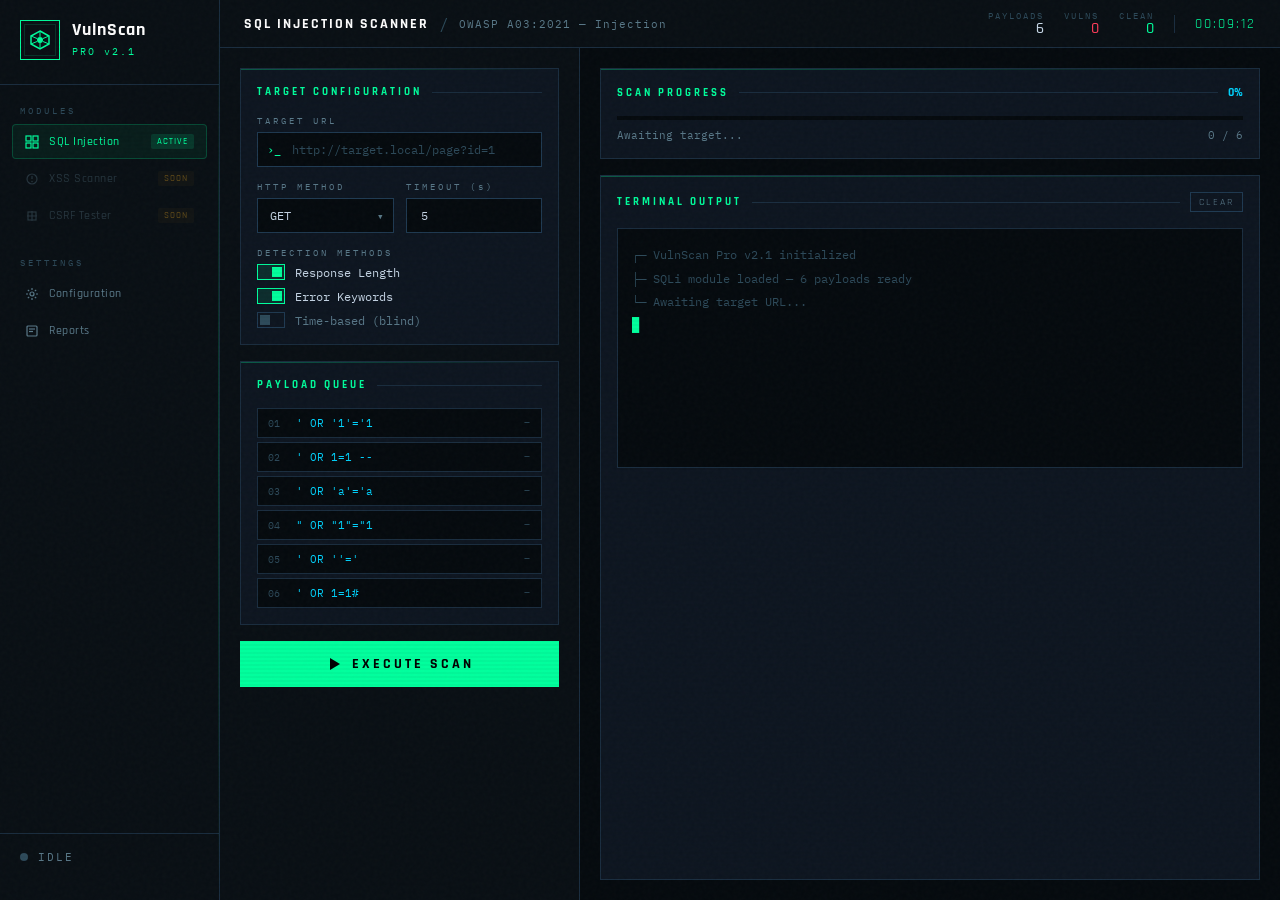
==== static/index.html @ b5d99c15 "Updated the UI/UX" ====
<!DOCTYPE html>
<html lang="en">
<head>
  <meta charset="UTF-8" />
  <meta name="viewport" content="width=device-width, initial-scale=1.0"/>
  <title>VulnScan Pro — SQL Injection Scanner</title>
  <link rel="preconnect" href="https://fonts.googleapis.com">
  <link href="https://fonts.googleapis.com/css2?family=Share+Tech+Mono&family=Rajdhani:wght@400;500;600;700&family=IBM+Plex+Mono:wght@400;500&display=swap" rel="stylesheet">
  <link rel="stylesheet" href="/static/style.css" />
</head>
<body>
  <div class="scanlines"></div>
  <div class="noise"></div>

  <div class="app">

    <!-- Sidebar -->
    <aside class="sidebar">
      <div class="brand">
        <div class="brand-icon">
          <svg width="22" height="22" viewBox="0 0 22 22" fill="none">
            <polygon points="11,2 20,7 20,15 11,20 2,15 2,7" stroke="#00ff9d" stroke-width="1.5" fill="none"/>
            <circle cx="11" cy="11" r="3" fill="#00ff9d"/>
            <line x1="11" y1="2" x2="11" y2="8" stroke="#00ff9d" stroke-width="1"/>
            <line x1="11" y1="14" x2="11" y2="20" stroke="#00ff9d" stroke-width="1"/>
            <line x1="2" y1="7" x2="8" y2="9.5" stroke="#00ff9d" stroke-width="1"/>
            <line x1="14" y1="12.5" x2="20" y2="15" stroke="#00ff9d" stroke-width="1"/>
            <line x1="2" y1="15" x2="8" y2="12.5" stroke="#00ff9d" stroke-width="1"/>
            <line x1="14" y1="9.5" x2="20" y2="7" stroke="#00ff9d" stroke-width="1"/>
          </svg>
        </div>
        <div class="brand-text">
          <span class="brand-name">VulnScan</span>
          <span class="brand-version">PRO v2.1</span>
        </div>
      </div>

      <nav class="nav">
        <div class="nav-section-label">MODULES</div>
        <a class="nav-item active" href="#">
          <svg width="14" height="14" viewBox="0 0 14 14" fill="none"><rect x="1" y="1" width="5" height="5" stroke="currentColor" stroke-width="1.2"/><rect x="8" y="1" width="5" height="5" stroke="currentColor" stroke-width="1.2"/><rect x="1" y="8" width="5" height="5" stroke="currentColor" stroke-width="1.2"/><rect x="8" y="8" width="5" height="5" stroke="currentColor" stroke-width="1.2"/></svg>
          SQL Injection
          <span class="nav-badge">ACTIVE</span>
        </a>
        <a class="nav-item disabled" href="#">
          <svg width="14" height="14" viewBox="0 0 14 14" fill="none"><circle cx="7" cy="7" r="5" stroke="currentColor" stroke-width="1.2"/><line x1="7" y1="4" x2="7" y2="7" stroke="currentColor" stroke-width="1.2"/><circle cx="7" cy="9.5" r="0.8" fill="currentColor"/></svg>
          XSS Scanner
          <span class="nav-badge locked">SOON</span>
        </a>
        <a class="nav-item disabled" href="#">
          <svg width="14" height="14" viewBox="0 0 14 14" fill="none"><path d="M2 7h10M7 2v10" stroke="currentColor" stroke-width="1.2"/><rect x="3" y="3" width="8" height="8" stroke="currentColor" stroke-width="1.2"/></svg>
          CSRF Tester
          <span class="nav-badge locked">SOON</span>
        </a>

        <div class="nav-section-label" style="margin-top:24px;">SETTINGS</div>
        <a class="nav-item" href="#">
          <svg width="14" height="14" viewBox="0 0 14 14" fill="none"><circle cx="7" cy="7" r="2" stroke="currentColor" stroke-width="1.2"/><path d="M7 1v2M7 11v2M1 7h2M11 7h2M2.8 2.8l1.4 1.4M9.8 9.8l1.4 1.4M2.8 11.2l1.4-1.4M9.8 4.2l1.4-1.4" stroke="currentColor" stroke-width="1.2"/></svg>
          Configuration
        </a>
        <a class="nav-item" href="#">
          <svg width="14" height="14" viewBox="0 0 14 14" fill="none"><rect x="2" y="2" width="10" height="10" rx="1" stroke="currentColor" stroke-width="1.2"/><line x1="4" y1="5" x2="10" y2="5" stroke="currentColor" stroke-width="1.2"/><line x1="4" y1="7.5" x2="8" y2="7.5" stroke="currentColor" stroke-width="1.2"/></svg>
          Reports
        </a>
      </nav>

      <div class="sidebar-status">
        <div class="status-dot" id="statusDot"></div>
        <span id="statusLabel">IDLE</span>
      </div>
    </aside>

    <!-- Main -->
    <main class="main">

      <!-- Top bar -->
      <header class="topbar">
        <div class="topbar-left">
          <span class="topbar-title">SQL INJECTION SCANNER</span>
          <span class="topbar-sep">/</span>
          <span class="topbar-sub">OWASP A03:2021 — Injection</span>
        </div>
        <div class="topbar-right">
          <div class="topbar-stat">
            <span class="ts-label">PAYLOADS</span>
            <span class="ts-val" id="statPayloads">6</span>
          </div>
          <div class="topbar-stat">
            <span class="ts-label">VULNS</span>
            <span class="ts-val danger" id="statVulns">0</span>
          </div>
          <div class="topbar-stat">
            <span class="ts-label">CLEAN</span>
            <span class="ts-val safe" id="statClean">0</span>
          </div>
          <div class="clock" id="clock">00:00:00</div>
        </div>
      </header>

      <div class="content">

        <!-- Left column -->
        <div class="col-left">

          <!-- Target config -->
          <section class="panel">
            <div class="panel-header">
              <span class="panel-title">TARGET CONFIGURATION</span>
              <div class="panel-line"></div>
            </div>

            <div class="field">
              <label class="field-label">TARGET URL</label>
              <div class="input-wrap">
                <span class="input-prefix">›_</span>
                <input type="text" id="urlInput" class="url-input" placeholder="http://target.local/page?id=1" autocomplete="off" spellcheck="false"/>
              </div>
            </div>

            <div class="field-row">
              <div class="field half">
                <label class="field-label">HTTP METHOD</label>
                <div class="select-wrap">
                  <select id="methodSelect" class="custom-select">
                    <option value="GET">GET</option>
                    <option value="POST">POST</option>
                  </select>
                  <span class="select-arrow">▾</span>
                </div>
              </div>
              <div class="field half">
                <label class="field-label">TIMEOUT (s)</label>
                <div class="input-wrap">
                  <input type="number" id="timeout" class="url-input" value="5" min="1" max="30" style="padding-left:14px;"/>
                </div>
              </div>
            </div>

            <div class="field">
              <label class="field-label">DETECTION METHODS</label>
              <div class="toggle-group">
                <label class="toggle-item">
                  <input type="checkbox" checked id="toggleLength"/>
                  <span class="toggle-box"></span>
                  <span>Response Length</span>
                </label>
                <label class="toggle-item">
                  <input type="checkbox" checked id="toggleError"/>
                  <span class="toggle-box"></span>
                  <span>Error Keywords</span>
                </label>
                <label class="toggle-item">
                  <input type="checkbox" id="toggleTime"/>
                  <span class="toggle-box"></span>
                  <span>Time-based (blind)</span>
                </label>
              </div>
            </div>
          </section>

          <!-- Payloads -->
          <section class="panel">
            <div class="panel-header">
              <span class="panel-title">PAYLOAD QUEUE</span>
              <div class="panel-line"></div>
            </div>
            <div class="payload-list" id="payloadList">
              <div class="payload-row" data-idx="0">
                <span class="payload-idx">01</span>
                <span class="payload-code">' OR '1'='1</span>
                <span class="payload-status" id="ps-0">—</span>
              </div>
              <div class="payload-row" data-idx="1">
                <span class="payload-idx">02</span>
                <span class="payload-code">' OR 1=1 --</span>
                <span class="payload-status" id="ps-1">—</span>
              </div>
              <div class="payload-row" data-idx="2">
                <span class="payload-idx">03</span>
                <span class="payload-code">' OR 'a'='a</span>
                <span class="payload-status" id="ps-2">—</span>
              </div>
              <div class="payload-row" data-idx="3">
                <span class="payload-idx">04</span>
                <span class="payload-code">" OR "1"="1</span>
                <span class="payload-status" id="ps-3">—</span>
              </div>
              <div class="payload-row" data-idx="4">
                <span class="payload-idx">05</span>
                <span class="payload-code">' OR ''='</span>
                <span class="payload-status" id="ps-4">—</span>
              </div>
              <div class="payload-row" data-idx="5">
                <span class="payload-idx">06</span>
                <span class="payload-code">' OR 1=1#</span>
                <span class="payload-status" id="ps-5">—</span>
              </div>
            </div>
          </section>

          <!-- Scan button -->
          <button class="scan-btn" id="scanBtn" onclick="startScan()">
            <span class="scan-btn-inner">
              <svg width="16" height="16" viewBox="0 0 16 16" fill="none"><polygon points="4,2 14,8 4,14" fill="currentColor"/></svg>
              EXECUTE SCAN
            </span>
            <div class="scan-btn-glow"></div>
          </button>

        </div>

        <!-- Right column -->
        <div class="col-right">

          <!-- Progress -->
          <section class="panel" id="progressPanel">
            <div class="panel-header">
              <span class="panel-title">SCAN PROGRESS</span>
              <div class="panel-line"></div>
              <span class="panel-pct" id="progressPct">0%</span>
            </div>
            <div class="progress-track">
              <div class="progress-fill" id="progressFill"></div>
              <div class="progress-pulse" id="progressPulse"></div>
            </div>
            <div class="progress-labels">
              <span id="progressPhase">Awaiting target...</span>
              <span id="progressCount">0 / 6</span>
            </div>
          </section>

          <!-- Terminal output -->
          <section class="panel terminal-panel">
            <div class="panel-header">
              <span class="panel-title">TERMINAL OUTPUT</span>
              <div class="panel-line"></div>
              <button class="clear-btn" onclick="clearLog()">CLEAR</button>
            </div>
            <div class="terminal" id="terminal">
              <div class="term-line muted">┌─ VulnScan Pro v2.1 initialized</div>
              <div class="term-line muted">├─ SQLi module loaded — 6 payloads ready</div>
              <div class="term-line muted">└─ Awaiting target URL...</div>
              <div class="term-cursor" id="cursor">█</div>
            </div>
          </section>

          <!-- Results table -->
          <section class="panel" id="resultsSection" style="display:none;">
            <div class="panel-header">
              <span class="panel-title">VULNERABILITY REPORT</span>
              <div class="panel-line"></div>
              <button class="clear-btn" onclick="downloadReport()">↓ EXPORT</button>
            </div>
            <table class="results-table">
              <thead>
                <tr>
                  <th>#</th>
                  <th>PAYLOAD</th>
                  <th>Δ BYTES</th>
                  <th>STATUS</th>
                </tr>
              </thead>
              <tbody id="resultsBody"></tbody>
            </table>
          </section>

        </div>
      </div>
    </main>
  </div>

  <script src="/static/script.js"></script>
</body>
</html>
---- static/style.css ----
*, *::before, *::after { box-sizing: border-box; margin: 0; padding: 0; }

:root {
  --bg:       #050a0e;
  --bg1:      #090f14;
  --bg2:      #0d1520;
  --bg3:      #111e2e;
  --border:   #1a2d3f;
  --border2:  #1f3a52;
  --green:    #00ff9d;
  --green-dim:#00cc7a;
  --green-bg: rgba(0,255,157,0.06);
  --red:      #ff3d5a;
  --red-bg:   rgba(255,61,90,0.08);
  --amber:    #ffb520;
  --cyan:     #00d4ff;
  --text:     #c8d8e8;
  --text-dim: #5a7a8a;
  --text-muted:#2d4a5a;
  --mono:     'IBM Plex Mono', 'Share Tech Mono', monospace;
  --head:     'Rajdhani', sans-serif;
}

html, body { height: 100%; background: var(--bg); color: var(--text); font-family: var(--mono); overflow: hidden; }

/* Scanlines */
.scanlines {
  position: fixed; inset: 0; pointer-events: none; z-index: 100;
  background: repeating-linear-gradient(0deg, transparent, transparent 2px, rgba(0,0,0,0.03) 2px, rgba(0,0,0,0.03) 4px);
}
.noise {
  position: fixed; inset: 0; pointer-events: none; z-index: 99; opacity: 0.025;
  background-image: url("data:image/svg+xml,%3Csvg viewBox='0 0 256 256' xmlns='http://www.w3.org/2000/svg'%3E%3Cfilter id='noise'%3E%3CfeTurbulence type='fractalNoise' baseFrequency='0.9' numOctaves='4' stitchTiles='stitch'/%3E%3C/filter%3E%3Crect width='100%25' height='100%25' filter='url(%23noise)'/%3E%3C/svg%3E");
}

.app { display: flex; height: 100vh; }

/* ── SIDEBAR ── */
.sidebar {
  width: 220px; min-width: 220px; background: var(--bg1);
  border-right: 1px solid var(--border); display: flex; flex-direction: column;
  padding: 20px 0; position: relative;
}
.sidebar::after {
  content: ''; position: absolute; top: 0; right: 0; bottom: 0; width: 1px;
  background: linear-gradient(to bottom, transparent, var(--green), transparent);
  opacity: 0.2;
}

.brand { display: flex; align-items: center; gap: 12px; padding: 0 20px 24px; border-bottom: 1px solid var(--border); }
.brand-icon { width: 40px; height: 40px; border: 1px solid var(--green); display: flex; align-items: center; justify-content: center; position: relative; }
.brand-icon::before { content: ''; position: absolute; inset: 3px; border: 1px solid rgba(0,255,157,0.15); }
.brand-name { font-family: var(--head); font-size: 18px; font-weight: 700; color: #fff; letter-spacing: 1px; display: block; line-height: 1; }
.brand-version { font-size: 10px; color: var(--green); letter-spacing: 2px; }

.nav { padding: 20px 12px; flex: 1; }
.nav-section-label { font-size: 9px; letter-spacing: 3px; color: var(--text-muted); padding: 0 8px; margin-bottom: 8px; }
.nav-item {
  display: flex; align-items: center; gap: 10px; padding: 9px 12px; border-radius: 4px;
  font-size: 12px; font-family: var(--head); font-weight: 500; letter-spacing: 0.5px;
  color: var(--text-dim); text-decoration: none; margin-bottom: 2px;
  border: 1px solid transparent; transition: all 0.15s; position: relative;
}
.nav-item:hover { background: var(--bg3); color: var(--text); border-color: var(--border); }
.nav-item.active { background: var(--green-bg); color: var(--green); border-color: rgba(0,255,157,0.2); }
.nav-item.disabled { opacity: 0.35; pointer-events: none; }
.nav-badge { margin-left: auto; font-size: 9px; letter-spacing: 1px; padding: 2px 6px; border-radius: 2px; background: rgba(0,255,157,0.12); color: var(--green); }
.nav-badge.locked { background: rgba(255,181,32,0.1); color: var(--amber); }

.sidebar-status { padding: 16px 20px; border-top: 1px solid var(--border); display: flex; align-items: center; gap: 10px; font-size: 11px; letter-spacing: 2px; color: var(--text-dim); }
.status-dot { width: 8px; height: 8px; border-radius: 50%; background: var(--text-muted); transition: all 0.3s; }
.status-dot.scanning { background: var(--green); box-shadow: 0 0 8px var(--green); animation: pulse 1s infinite; }
.status-dot.done { background: var(--cyan); }
@keyframes pulse { 0%,100% { opacity: 1; } 50% { opacity: 0.3; } }

/* ── MAIN ── */
.main { flex: 1; display: flex; flex-direction: column; overflow: hidden; }

.topbar {
  height: 48px; border-bottom: 1px solid var(--border);
  display: flex; align-items: center; justify-content: space-between;
  padding: 0 24px; background: var(--bg1); flex-shrink: 0;
}
.topbar-left { display: flex; align-items: center; gap: 10px; }
.topbar-title { font-family: var(--head); font-size: 14px; font-weight: 700; letter-spacing: 2px; color: #fff; }
.topbar-sep { color: var(--text-muted); }
.topbar-sub { font-size: 11px; color: var(--text-dim); letter-spacing: 1px; }
.topbar-right { display: flex; align-items: center; gap: 20px; }
.topbar-stat { display: flex; flex-direction: column; align-items: flex-end; }
.ts-label { font-size: 9px; letter-spacing: 2px; color: var(--text-muted); }
.ts-val { font-size: 16px; font-weight: 500; font-family: var(--head); color: var(--text); line-height: 1; }
.ts-val.danger { color: var(--red); }
.ts-val.safe { color: var(--green); }
.clock { font-size: 14px; letter-spacing: 2px; color: var(--green); font-family: var(--head); border-left: 1px solid var(--border); padding-left: 20px; }

.content { display: flex; flex: 1; overflow: hidden; gap: 0; }

.col-left { width: 360px; min-width: 360px; border-right: 1px solid var(--border); overflow-y: auto; padding: 20px; display: flex; flex-direction: column; gap: 16px; background: var(--bg1); }
.col-right { flex: 1; overflow-y: auto; padding: 20px; display: flex; flex-direction: column; gap: 16px; }

/* Scrollbar */
::-webkit-scrollbar { width: 4px; }
::-webkit-scrollbar-track { background: var(--bg1); }
::-webkit-scrollbar-thumb { background: var(--border2); border-radius: 2px; }

/* ── PANEL ── */
.panel { background: var(--bg2); border: 1px solid var(--border); padding: 16px; position: relative; }
.panel::before { content: ''; position: absolute; top: 0; left: 0; right: 0; height: 1px; background: linear-gradient(to right, var(--green), transparent); opacity: 0.3; }
.panel-header { display: flex; align-items: center; gap: 10px; margin-bottom: 16px; }
.panel-title { font-family: var(--head); font-size: 11px; font-weight: 700; letter-spacing: 3px; color: var(--green); white-space: nowrap; }
.panel-line { flex: 1; height: 1px; background: var(--border); }
.panel-pct { font-size: 12px; color: var(--cyan); font-family: var(--head); font-weight: 700; }

/* ── FIELDS ── */
.field { margin-bottom: 14px; }
.field:last-child { margin-bottom: 0; }
.field-row { display: flex; gap: 12px; }
.field.half { flex: 1; }
.field-label { font-size: 9px; letter-spacing: 3px; color: var(--text-dim); display: block; margin-bottom: 6px; }

.input-wrap { position: relative; display: flex; align-items: center; }
.input-prefix { position: absolute; left: 10px; color: var(--green); font-size: 12px; pointer-events: none; font-family: var(--mono); }
.url-input {
  width: 100%; background: var(--bg); border: 1px solid var(--border2);
  color: var(--text); font-family: var(--mono); font-size: 12px;
  padding: 9px 12px 9px 34px; outline: none;
  transition: border-color 0.2s;
}
.url-input:focus { border-color: var(--green); box-shadow: 0 0 0 1px rgba(0,255,157,0.1); }
.url-input::placeholder { color: var(--text-muted); }
.url-input[type="number"] { padding-left: 12px; }

.select-wrap { position: relative; }
.custom-select {
  width: 100%; background: var(--bg); border: 1px solid var(--border2);
  color: var(--text); font-family: var(--mono); font-size: 12px;
  padding: 9px 32px 9px 12px; outline: none; appearance: none; cursor: pointer;
}
.custom-select:focus { border-color: var(--green); }
.select-arrow { position: absolute; right: 10px; top: 50%; transform: translateY(-50%); color: var(--text-dim); pointer-events: none; font-size: 11px; }

/* ── TOGGLES ── */
.toggle-group { display: flex; flex-direction: column; gap: 8px; }
.toggle-item { display: flex; align-items: center; gap: 10px; cursor: pointer; font-size: 12px; color: var(--text-dim); }
.toggle-item input { display: none; }
.toggle-box { width: 28px; height: 16px; border: 1px solid var(--border2); position: relative; flex-shrink: 0; transition: all 0.2s; }
.toggle-box::after { content: ''; position: absolute; top: 2px; left: 2px; width: 10px; height: 10px; background: var(--text-muted); transition: all 0.2s; }
.toggle-item input:checked + .toggle-box { border-color: var(--green); background: rgba(0,255,157,0.1); }
.toggle-item input:checked + .toggle-box::after { left: 14px; background: var(--green); }
.toggle-item input:checked ~ span { color: var(--text); }

/* ── PAYLOADS ── */
.payload-list { display: flex; flex-direction: column; gap: 4px; }
.payload-row {
  display: flex; align-items: center; gap: 10px; padding: 7px 10px;
  background: var(--bg); border: 1px solid var(--border); font-size: 11px;
  transition: all 0.2s; position: relative;
}
.payload-row.firing { border-color: var(--cyan); background: rgba(0,212,255,0.04); }
.payload-row.firing::before { content: ''; position: absolute; left: 0; top: 0; bottom: 0; width: 2px; background: var(--cyan); }
.payload-row.vuln { border-color: var(--red); background: var(--red-bg); }
.payload-row.vuln::before { content: ''; position: absolute; left: 0; top: 0; bottom: 0; width: 2px; background: var(--red); }
.payload-row.safe { border-color: rgba(0,255,157,0.2); }
.payload-row.safe::before { content: ''; position: absolute; left: 0; top: 0; bottom: 0; width: 2px; background: var(--green); }
.payload-idx { color: var(--text-muted); font-size: 10px; min-width: 18px; }
.payload-code { flex: 1; color: var(--cyan); font-family: var(--mono); font-size: 11px; overflow: hidden; text-overflow: ellipsis; white-space: nowrap; }
.payload-status { font-size: 10px; font-family: var(--head); font-weight: 600; letter-spacing: 1px; min-width: 60px; text-align: right; color: var(--text-muted); }
.payload-status.vuln-s { color: var(--red); }
.payload-status.safe-s { color: var(--green); }
.payload-status.fire-s { color: var(--cyan); }

/* ── SCAN BUTTON ── */
.scan-btn {
  width: 100%; padding: 0; background: none; border: none; cursor: pointer;
  position: relative; overflow: hidden;
}
.scan-btn-inner {
  display: flex; align-items: center; justify-content: center; gap: 10px;
  padding: 14px; background: var(--green); color: #000;
  font-family: var(--head); font-size: 14px; font-weight: 700; letter-spacing: 3px;
  transition: all 0.2s; position: relative; z-index: 1;
}
.scan-btn:hover .scan-btn-inner { background: #00ffb3; }
.scan-btn:active .scan-btn-inner { transform: scale(0.99); }
.scan-btn-glow { position: absolute; inset: -4px; background: var(--green); opacity: 0; filter: blur(12px); transition: opacity 0.3s; }
.scan-btn:hover .scan-btn-glow { opacity: 0.15; }
.scan-btn.running .scan-btn-inner { background: var(--bg3); color: var(--amber); border: 1px solid var(--amber); }

/* ── PROGRESS ── */
.progress-track { height: 4px; background: var(--bg); margin-bottom: 8px; position: relative; overflow: hidden; }
.progress-fill { height: 100%; background: var(--green); width: 0%; transition: width 0.4s ease; position: relative; }
.progress-fill::after { content: ''; position: absolute; right: 0; top: 0; bottom: 0; width: 20px; background: linear-gradient(to right, transparent, #fff); opacity: 0.4; }
.progress-pulse { position: absolute; top: 0; height: 100%; width: 60px; background: linear-gradient(to right, transparent, rgba(0,255,157,0.5), transparent); animation: sweep 1.5s infinite; display: none; }
.progress-pulse.active { display: block; }
@keyframes sweep { 0% { left: -60px; } 100% { left: 100%; } }
.progress-labels { display: flex; justify-content: space-between; font-size: 11px; color: var(--text-dim); }

/* ── TERMINAL ── */
.terminal-panel { flex: 1; }
.terminal { background: var(--bg); border: 1px solid var(--border); padding: 14px; min-height: 240px; max-height: 360px; overflow-y: auto; font-family: var(--mono); font-size: 12px; line-height: 1.8; }
.term-line { padding: 1px 0; }
.term-line.muted { color: var(--text-muted); }
.term-line.info { color: var(--cyan); }
.term-line.ok { color: var(--green); }
.term-line.vuln { color: var(--red); }
.term-line.warn { color: var(--amber); }
.term-line.head { color: #fff; }
.term-cursor { color: var(--green); animation: blink 1s step-end infinite; }
@keyframes blink { 0%,100% { opacity: 1; } 50% { opacity: 0; } }

.clear-btn {
  font-family: var(--head); font-size: 10px; letter-spacing: 2px;
  background: none; border: 1px solid var(--border2); color: var(--text-dim);
  padding: 3px 8px; cursor: pointer; transition: all 0.15s;
}
.clear-btn:hover { border-color: var(--cyan); color: var(--cyan); }

/* ── RESULTS TABLE ── */
.results-table { width: 100%; border-collapse: collapse; font-size: 12px; }
.results-table th { font-family: var(--head); font-size: 10px; letter-spacing: 2px; color: var(--text-dim); padding: 6px 10px; text-align: left; border-bottom: 1px solid var(--border); }
.results-table td { padding: 8px 10px; border-bottom: 1px solid var(--border); font-family: var(--mono); font-size: 11px; color: var(--text-dim); }
.results-table tr:hover td { background: var(--bg3); }
.badge { display: inline-block; padding: 2px 8px; font-family: var(--head); font-size: 10px; font-weight: 700; letter-spacing: 1px; }
.badge.vuln { background: var(--red-bg); color: var(--red); border: 1px solid rgba(255,61,90,0.3); }
.badge.safe { background: var(--green-bg); color: var(--green); border: 1px solid rgba(0,255,157,0.2); }
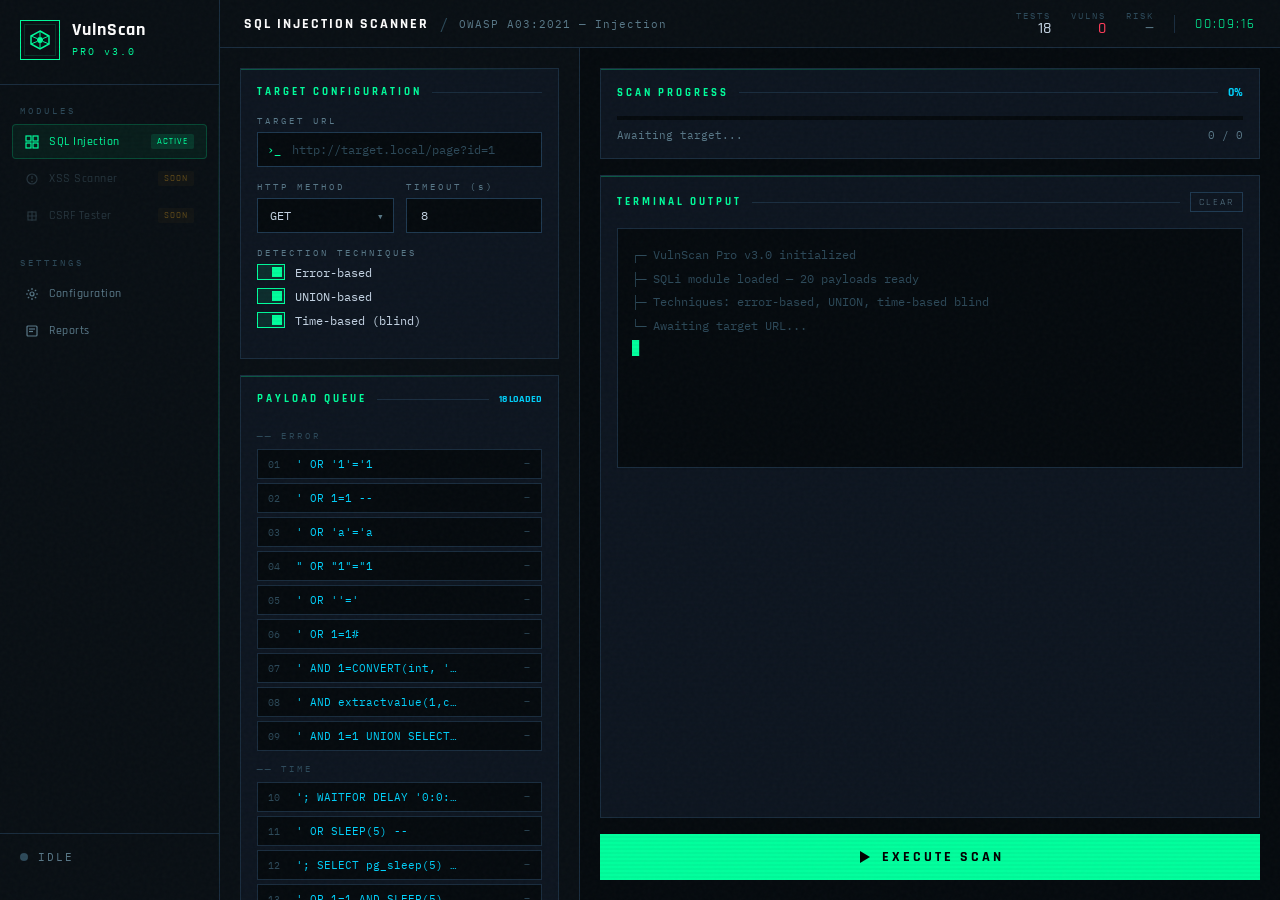
==== commit 2eb9a302: "Final Viva Version" ====
--- a/static/index.html
+++ b/static/index.html
@@ -31,7 +31,7 @@
         </div>
         <div class="brand-text">
           <span class="brand-name">VulnScan</span>
-          <span class="brand-version">PRO v2.1</span>
+          <span class="brand-version">PRO v3.0</span>
         </div>
       </div>
 
@@ -82,16 +82,16 @@
         </div>
         <div class="topbar-right">
           <div class="topbar-stat">
-            <span class="ts-label">PAYLOADS</span>
-            <span class="ts-val" id="statPayloads">6</span>
+            <span class="ts-label">TESTS</span>
+            <span class="ts-val" id="statPayloads">0</span>
           </div>
           <div class="topbar-stat">
             <span class="ts-label">VULNS</span>
             <span class="ts-val danger" id="statVulns">0</span>
           </div>
           <div class="topbar-stat">
-            <span class="ts-label">CLEAN</span>
-            <span class="ts-val safe" id="statClean">0</span>
+            <span class="ts-label">RISK</span>
+            <span class="ts-val" id="statRisk" style="color:var(--text-dim);">—</span>
           </div>
           <div class="clock" id="clock">00:00:00</div>
         </div>
@@ -131,70 +131,49 @@
               <div class="field half">
                 <label class="field-label">TIMEOUT (s)</label>
                 <div class="input-wrap">
-                  <input type="number" id="timeout" class="url-input" value="5" min="1" max="30" style="padding-left:14px;"/>
+                  <input type="number" id="timeout" class="url-input" value="8" min="1" max="30" style="padding-left:14px;"/>
                 </div>
               </div>
             </div>
 
             <div class="field">
-              <label class="field-label">DETECTION METHODS</label>
+              <label class="field-label">DETECTION TECHNIQUES</label>
               <div class="toggle-group">
-                <label class="toggle-item">
-                  <input type="checkbox" checked id="toggleLength"/>
-                  <span class="toggle-box"></span>
-                  <span>Response Length</span>
-                </label>
                 <label class="toggle-item">
                   <input type="checkbox" checked id="toggleError"/>
                   <span class="toggle-box"></span>
-                  <span>Error Keywords</span>
+                  <span>Error-based</span>
                 </label>
                 <label class="toggle-item">
-                  <input type="checkbox" id="toggleTime"/>
+                  <input type="checkbox" checked id="toggleUnion"/>
+                  <span class="toggle-box"></span>
+                  <span>UNION-based</span>
+                </label>
+                <label class="toggle-item">
+                  <input type="checkbox" checked id="toggleTime"/>
                   <span class="toggle-box"></span>
                   <span>Time-based (blind)</span>
                 </label>
               </div>
             </div>
-          </section>
-
-          <!-- Payloads -->
+
+            <!-- Auto-detected params display -->
+            <div class="field" id="paramField" style="display:none;">
+              <label class="field-label">AUTO-DETECTED PARAMETERS</label>
+              <div id="paramList" style="display:flex;flex-wrap:wrap;gap:6px;margin-top:4px;"></div>
+            </div>
+          </section>
+
+          <!-- Payload Queue — now shows technique categories -->
           <section class="panel">
             <div class="panel-header">
               <span class="panel-title">PAYLOAD QUEUE</span>
               <div class="panel-line"></div>
+              <span id="payloadCount" style="font-size:10px;color:var(--cyan);font-family:var(--head);font-weight:700;">20 LOADED</span>
             </div>
             <div class="payload-list" id="payloadList">
-              <div class="payload-row" data-idx="0">
-                <span class="payload-idx">01</span>
-                <span class="payload-code">' OR '1'='1</span>
-                <span class="payload-status" id="ps-0">—</span>
-              </div>
-              <div class="payload-row" data-idx="1">
-                <span class="payload-idx">02</span>
-                <span class="payload-code">' OR 1=1 --</span>
-                <span class="payload-status" id="ps-1">—</span>
-              </div>
-              <div class="payload-row" data-idx="2">
-                <span class="payload-idx">03</span>
-                <span class="payload-code">' OR 'a'='a</span>
-                <span class="payload-status" id="ps-2">—</span>
-              </div>
-              <div class="payload-row" data-idx="3">
-                <span class="payload-idx">04</span>
-                <span class="payload-code">" OR "1"="1</span>
-                <span class="payload-status" id="ps-3">—</span>
-              </div>
-              <div class="payload-row" data-idx="4">
-                <span class="payload-idx">05</span>
-                <span class="payload-code">' OR ''='</span>
-                <span class="payload-status" id="ps-4">—</span>
-              </div>
-              <div class="payload-row" data-idx="5">
-                <span class="payload-idx">06</span>
-                <span class="payload-code">' OR 1=1#</span>
-                <span class="payload-status" id="ps-5">—</span>
-              </div>
+              <!-- Dynamically populated by script.js -->
+              <div class="term-line muted" style="font-size:11px;padding:6px 0;">Enter URL to preview payload queue...</div>
             </div>
           </section>
 
@@ -225,7 +204,36 @@
             </div>
             <div class="progress-labels">
               <span id="progressPhase">Awaiting target...</span>
-              <span id="progressCount">0 / 6</span>
+              <span id="progressCount">0 / 0</span>
+            </div>
+          </section>
+
+          <!-- Risk Score panel — hidden until scan complete -->
+          <section class="panel" id="riskPanel" style="display:none;">
+            <div class="panel-header">
+              <span class="panel-title">RISK ASSESSMENT</span>
+              <div class="panel-line"></div>
+            </div>
+            <div style="display:flex;align-items:center;gap:20px;">
+              <!-- Score gauge -->
+              <div style="position:relative;width:80px;height:80px;flex-shrink:0;">
+                <svg width="80" height="80" viewBox="0 0 80 80">
+                  <circle cx="40" cy="40" r="32" fill="none" stroke="var(--border2)" stroke-width="6"/>
+                  <circle cx="40" cy="40" r="32" fill="none" stroke-width="6"
+                    id="riskArc"
+                    stroke-dasharray="0 201"
+                    stroke-linecap="round"
+                    style="transform:rotate(-90deg);transform-origin:center;transition:stroke-dasharray 1s ease;"/>
+                </svg>
+                <div style="position:absolute;inset:0;display:flex;align-items:center;justify-content:center;flex-direction:column;">
+                  <span id="riskScoreNum" style="font-family:var(--head);font-size:22px;font-weight:700;line-height:1;color:#fff;">0</span>
+                </div>
+              </div>
+              <div>
+                <div style="font-family:var(--head);font-size:28px;font-weight:700;letter-spacing:2px;" id="riskLabelText">—</div>
+                <div style="font-size:11px;color:var(--text-dim);margin-top:4px;" id="riskSummaryText">Run a scan to see risk assessment</div>
+                <div style="display:flex;gap:12px;margin-top:10px;" id="riskBadges"></div>
+              </div>
             </div>
           </section>
 
@@ -237,12 +245,23 @@
               <button class="clear-btn" onclick="clearLog()">CLEAR</button>
             </div>
             <div class="terminal" id="terminal">
-              <div class="term-line muted">┌─ VulnScan Pro v2.1 initialized</div>
-              <div class="term-line muted">├─ SQLi module loaded — 6 payloads ready</div>
+              <div class="term-line muted">┌─ VulnScan Pro v3.0 initialized</div>
+              <div class="term-line muted">├─ SQLi module loaded — 20 payloads ready</div>
+              <div class="term-line muted">├─ Techniques: error-based, UNION, time-based blind</div>
               <div class="term-line muted">└─ Awaiting target URL...</div>
               <div class="term-cursor" id="cursor">█</div>
             </div>
           </section>
+            <!-- Scan button -->
+          <button class="scan-btn" id="scanBtn" onclick="startScan()">
+            <span class="scan-btn-inner">
+              <svg width="16" height="16" viewBox="0 0 16 16" fill="none"><polygon points="4,2 14,8 4,14" fill="currentColor"/></svg>
+              EXECUTE SCAN
+            </span>
+            <div class="scan-btn-glow"></div>
+          </button>
+
+        </div>
 
           <!-- Results table -->
           <section class="panel" id="resultsSection" style="display:none;">
@@ -256,7 +275,10 @@
                 <tr>
                   <th>#</th>
                   <th>PAYLOAD</th>
+                  <th>TECHNIQUE</th>
+                  <th>PARAM</th>
                   <th>Δ BYTES</th>
+                  <th>TIME</th>
                   <th>STATUS</th>
                 </tr>
               </thead>
@@ -268,6 +290,7 @@
       </div>
     </main>
   </div>
+ 
 
   <script src="/static/script.js"></script>
 </body>
